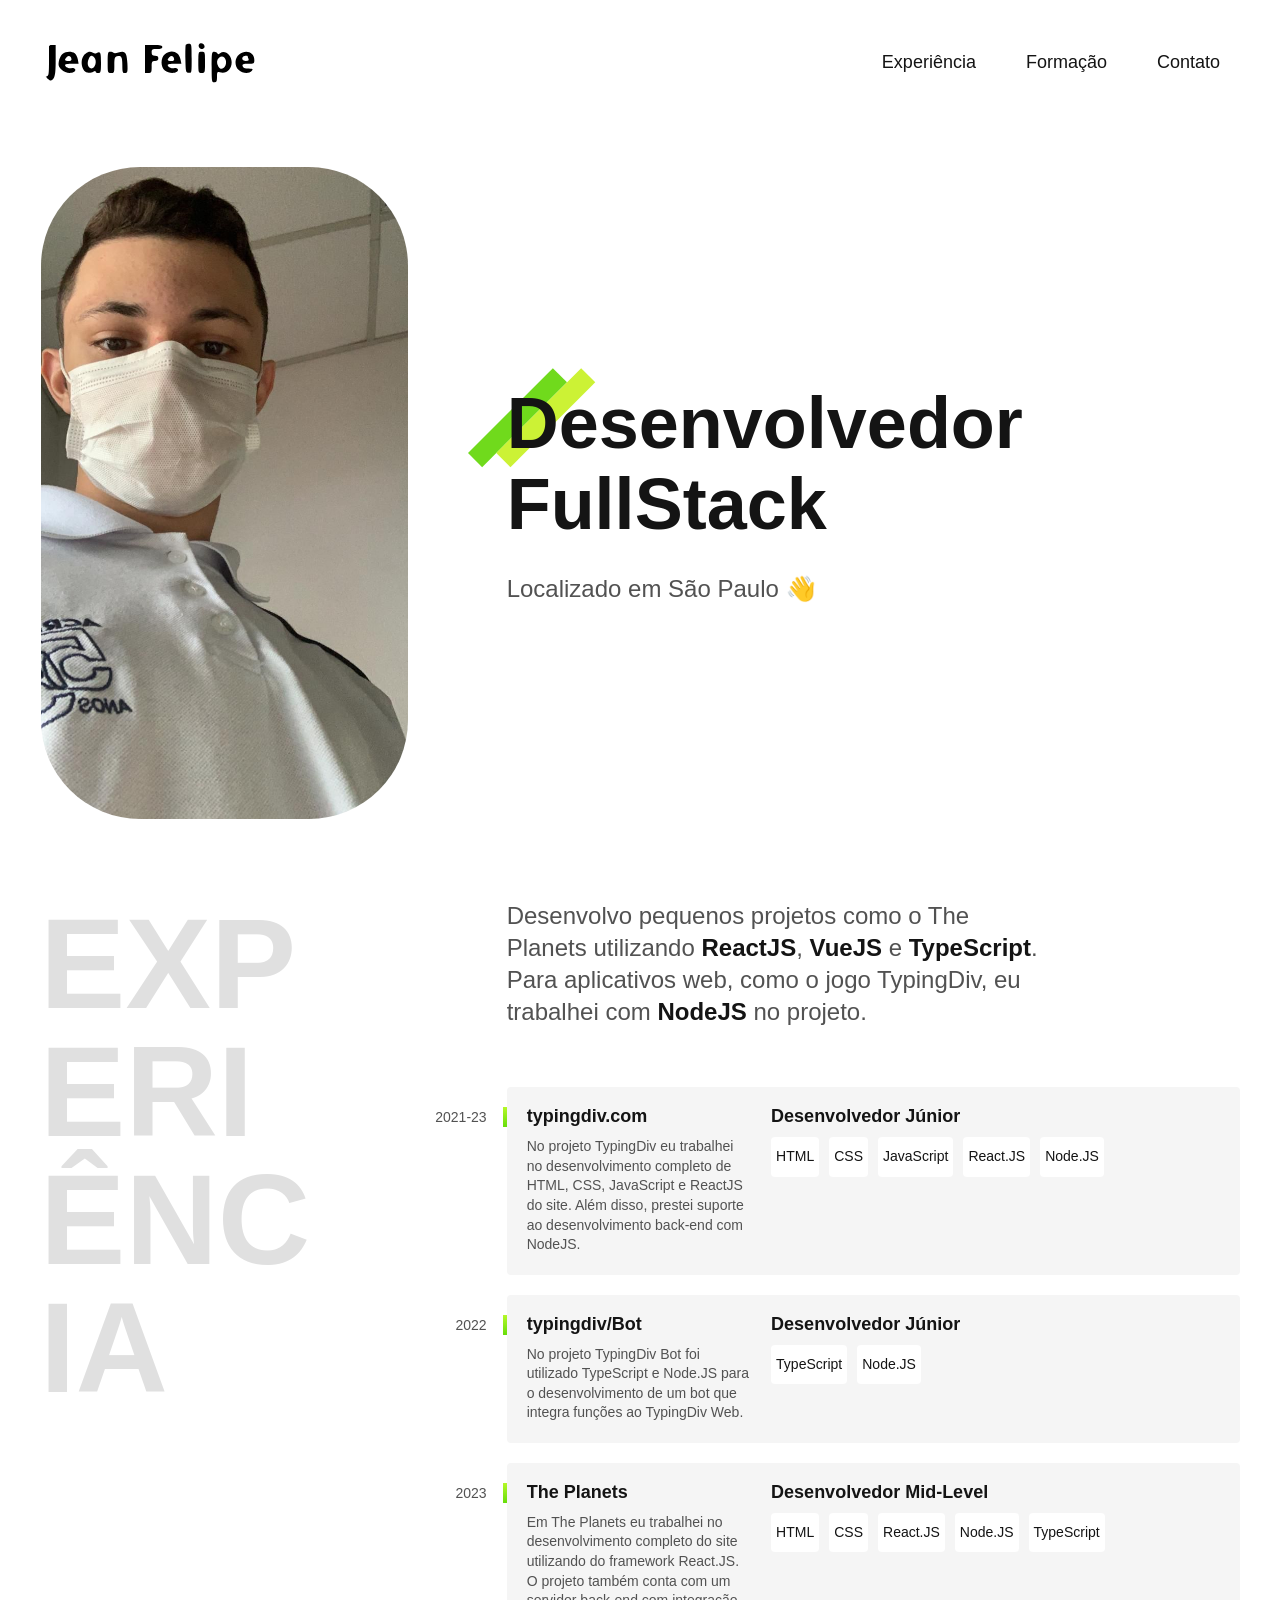
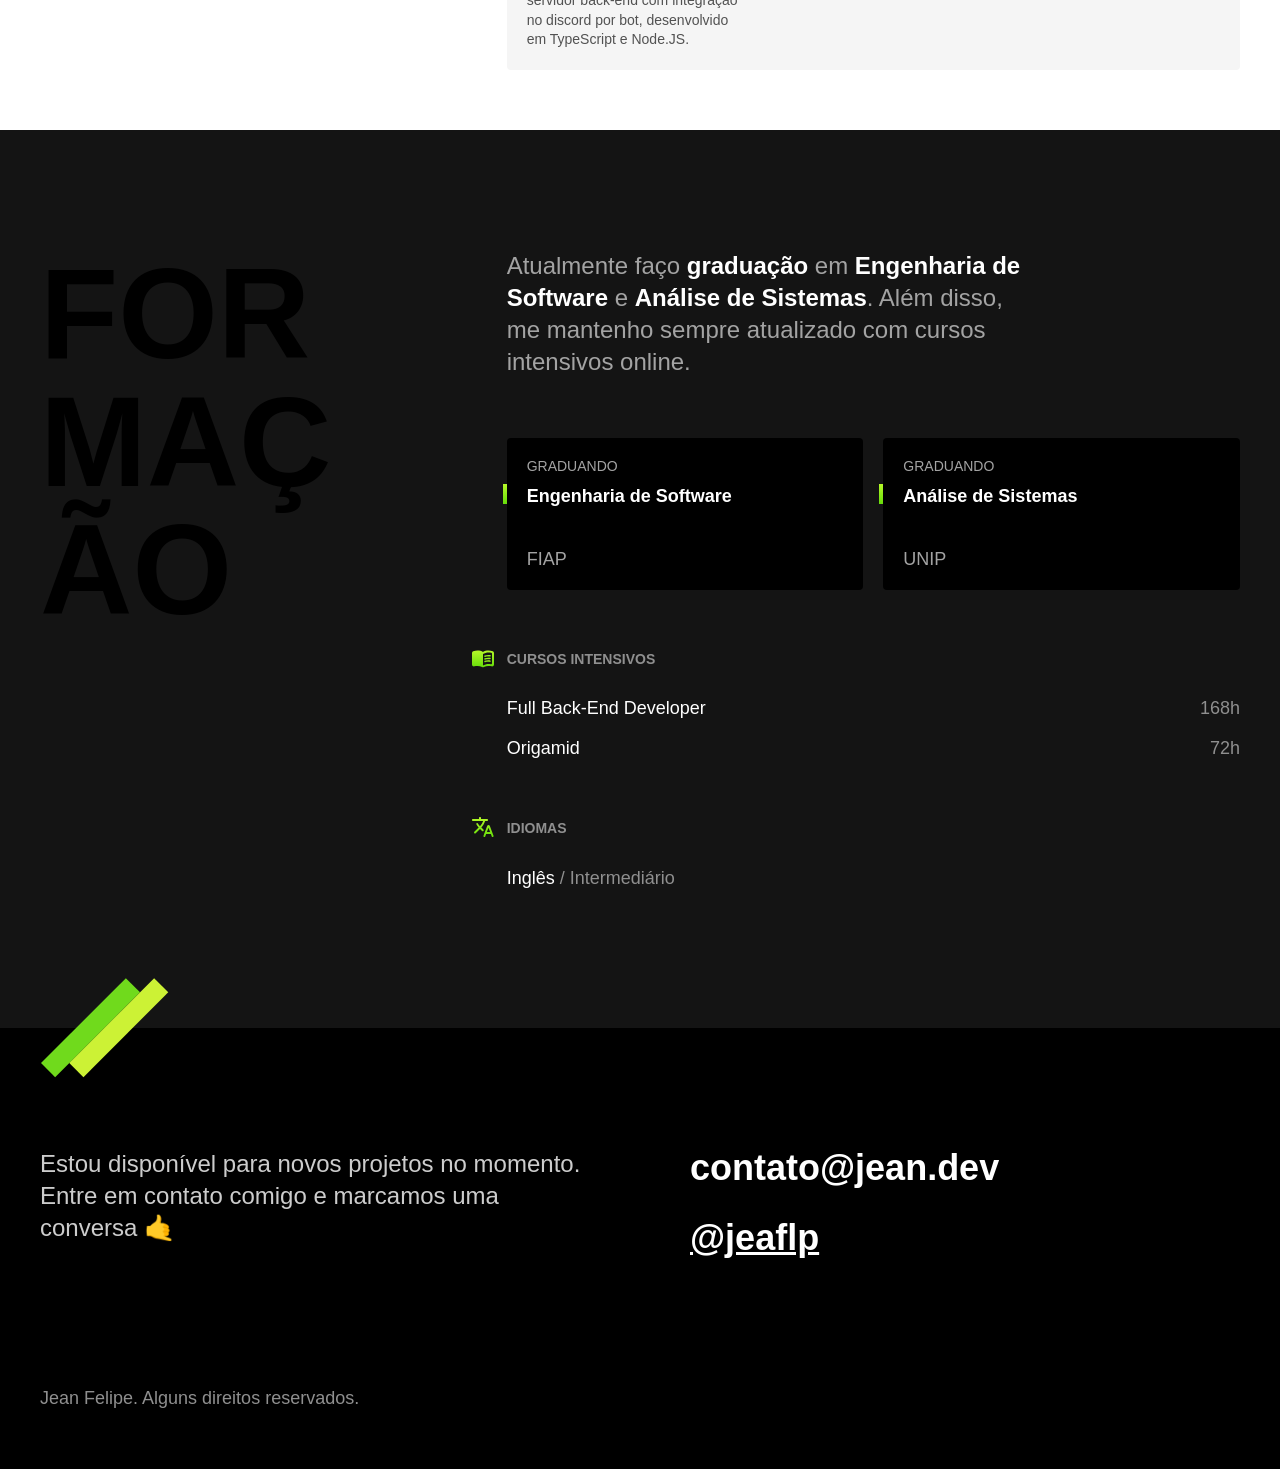
==== index.html @ c3547014 "first commit" ====
<!DOCTYPE html>
<html lang="pt-br">

<head>
    <meta charset="UTF-8">
    <meta name="viewport" content="width=device-width, initial-scale=1.0">
    <link rel="stylesheet" href="./css/style.css">
    <link rel="icon" href="./img/icone.png">
    <title>Jean Felipe</title>
</head>

<body>
    <header class="header">
        <img src="img/teste.svg" alt="Lobo">
        <nav>
            <ul class="header-menu">
                <li><a href="#experiencia">Experiência</a></li>
                <li><a href="#formacao">Formação</a></li>
                <li><a href="#contato">Contato</a></li>
            </ul>
        </nav>
    </header>
    <main class="introducao">
        <img class="imagem-perfil" src="img/foto.jpeg" alt="Jean Felipe">
        <div>
            <h1>Desenvolvedor FullStack</h1>
            <p>Localizado em São Paulo 👋</p>
        </div>
    </main>

    <section class="experiencia" id="experiencia" aria-label="Experiência">
        <h2 class="subtitulo">Experiência</h2>
        <div>
            <p class="experiencia-texto">Desenvolvo pequenos projetos como o The Planets utilizando <strong>ReactJS</strong>, <strong>VueJS</strong> e <strong>TypeScript</strong>. Para aplicativos web, como o jogo TypingDiv, eu trabalhei com <strong>NodeJS</strong> no projeto.</p>

            <div class="empresa">
                <span class="empresa-ano">2021-23</span>
                <h3 class="empresa-titulo">typingdiv.com</h3>
                <span class="empresa-titulo">Desenvolvedor Júnior</span>
                <p class="empresa-texto">No projeto TypingDiv eu trabalhei no desenvolvimento completo de HTML, CSS, JavaScript e ReactJS do site. Além disso, prestei suporte ao desenvolvimento back-end com NodeJS.</p>
                <ul class="empresa-habilidades">
                    <li>HTML</li>
                    <li>CSS</li>
                    <li>JavaScript</li>
                    <li>React.JS</li>
                    <li>Node.JS</li>
                </ul>
            </div>
            <div class="empresa">
                <span class="empresa-ano">2022</span>
                <h3 class="empresa-titulo">typingdiv/Bot</h3>
                <span class="empresa-titulo">Desenvolvedor Júnior</span>
                <p class="empresa-texto">No projeto TypingDiv Bot foi utilizado TypeScript e Node.JS para o desenvolvimento de um bot que integra funções ao TypingDiv Web.</p>
                <ul class="empresa-habilidades">
                    <li>TypeScript</li>
                    <li>Node.JS</li>
                </ul>
            </div>
            <div class="empresa">
                <span class="empresa-ano">2023</span>
                <h3 class="empresa-titulo">The Planets</h3>
                <span class="empresa-titulo">Desenvolvedor Mid-Level</span>
                <p class="empresa-texto">Em The Planets eu trabalhei no desenvolvimento completo do site utilizando do framework React.JS. O projeto também conta com um servidor back-end com integração no discord por bot, desenvolvido em TypeScript e Node.JS.</p>
                <ul class="empresa-habilidades">
                    <li>HTML</li>
                    <li>CSS</li>
                    <li>React.JS</li>
                    <li>Node.JS</li>
                    <li>TypeScript</li>
                </ul>
            </div>
        </div>
    </section>

    <section class="formacao" id="formacao" aria-label="Formação">
        <div class="formacao-container">
            <h2 class="subtitulo">Formação</h2>
            <div>
                <p class="formacao-texto">
                    Atualmente faço <strong>graduação</strong> em <strong>Engenharia de Software</strong> e <strong>Análise de Sistemas</strong>. Além disso, me mantenho sempre atualizado com cursos intensivos online.
                </p>
                <ul class="faculdade-lista">
                    <li class="faculdade">
                        <span class="faculdade-tipo">Graduando</span>
                        <h3 class="faculdade-curso">Engenharia de Software</h3>
                        <span class="faculdade-instituicao">FIAP</span>
                    </li>
                    <li class="faculdade">
                        <span class="faculdade-tipo">Graduando</span>
                        <h3 class="faculdade-curso">Análise de Sistemas</h3>
                        <span class="faculdade-instituicao">UNIP</span>
                    </li>
                </ul>
                <div class="formacao-extra">
                    <div class="cursos">
                        <h3>Cursos Intensivos</h3>
                        <ul>
                            <li>Full Back-End Developer <span>168h</span></li>
                            <li>Origamid <span>72h</span></li>
                        </ul>
                    </div>

                    <div class="idiomas">
                        <h3>Idiomas</h3>
                        <ul>
                            <li>Inglês <span>/ Intermediário</span></li>
                        </ul>
                    </div>
                </div>
            </div>
        </div>
    </section>

    <footer class="footer" id="contato">
        <div class="footer-container">
            <p class="footer-texto">Estou disponível para novos projetos no momento. Entre em contato comigo e marcamos uma conversa 🤙</p>
            <ul class="footer-contato">
                <li>contato@jean.dev</li>
                <li><a href="https://www.instagram.com/jeaflp">@jeaflp</a></li>
            </ul>
            <p class="footer-copy">Jean Felipe. Alguns direitos reservados.</p>
        </div>

    </footer>
</body>

</html>
---- css/style.css ----
@import "./global.css";
@import "./header.css";
@import "./introducao.css";
@import "./experiencia.css";
@import "./formacao.css";
@import "./footer.css";
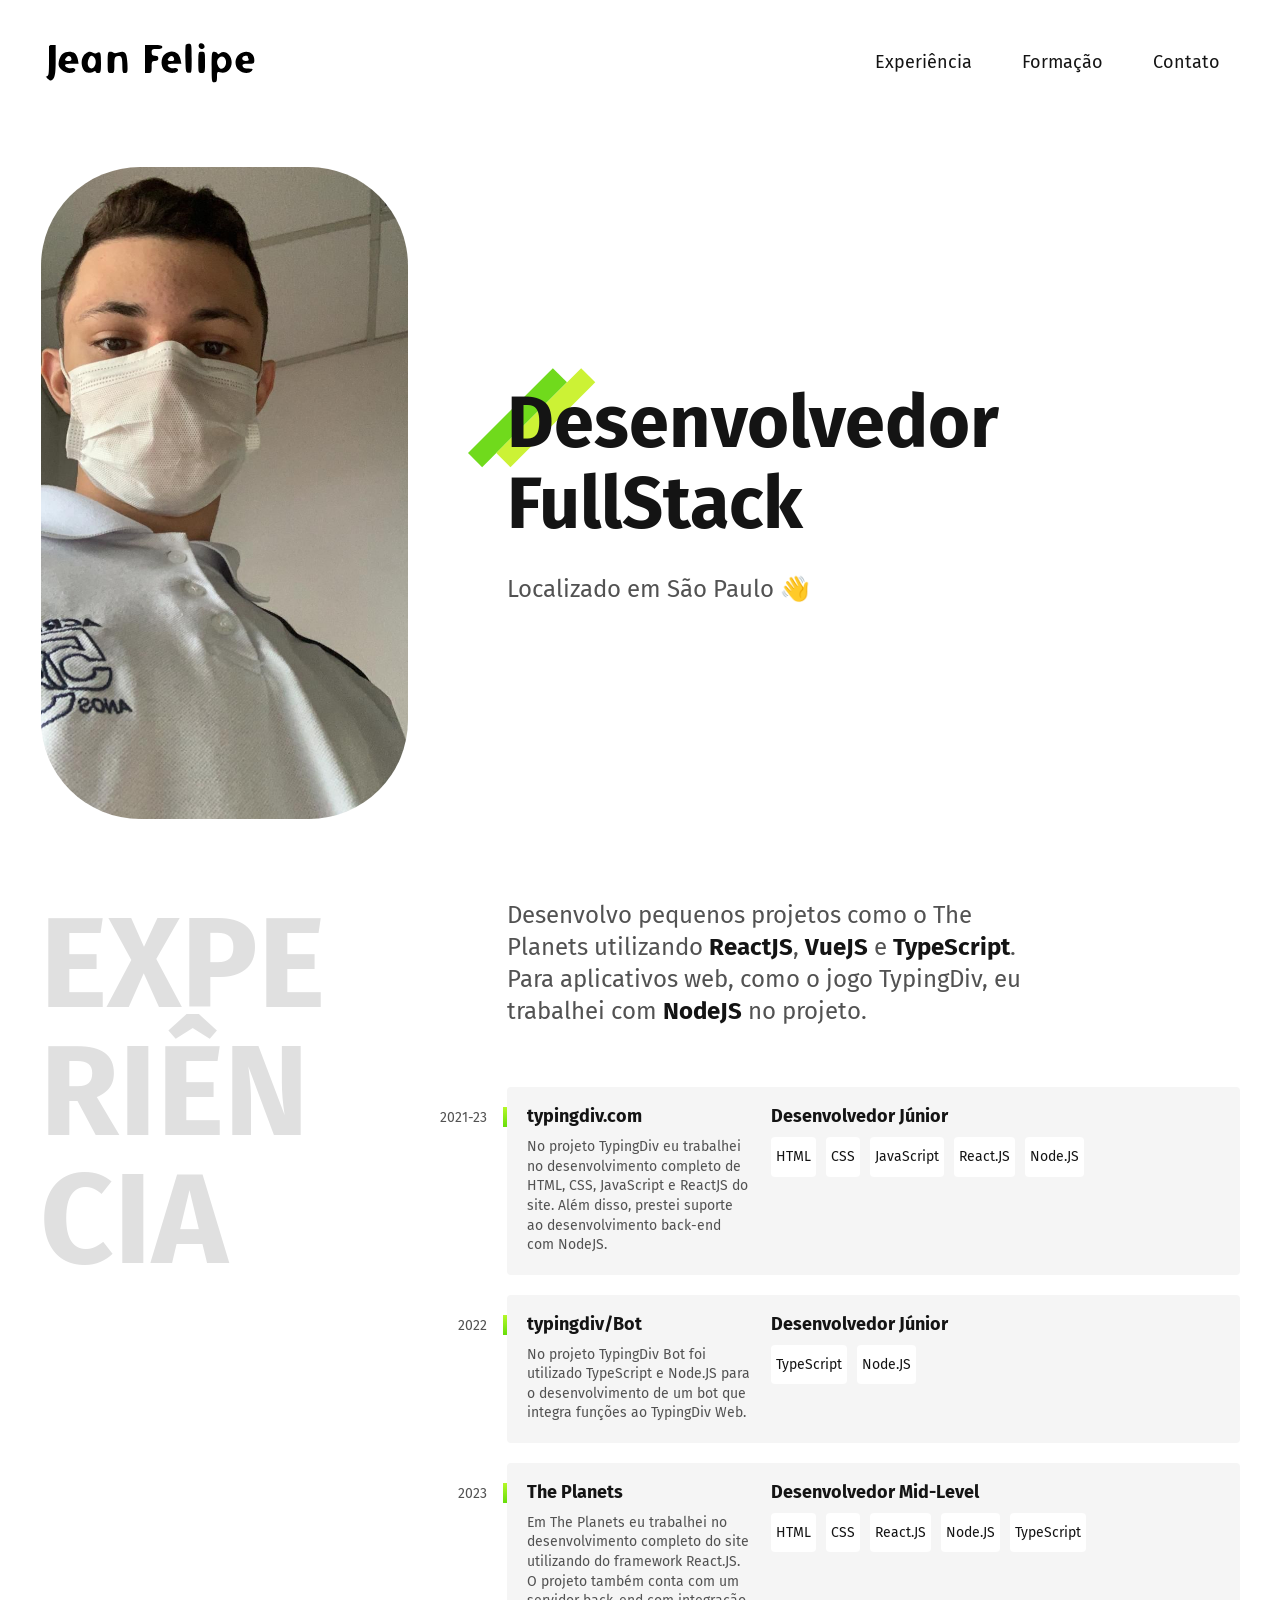
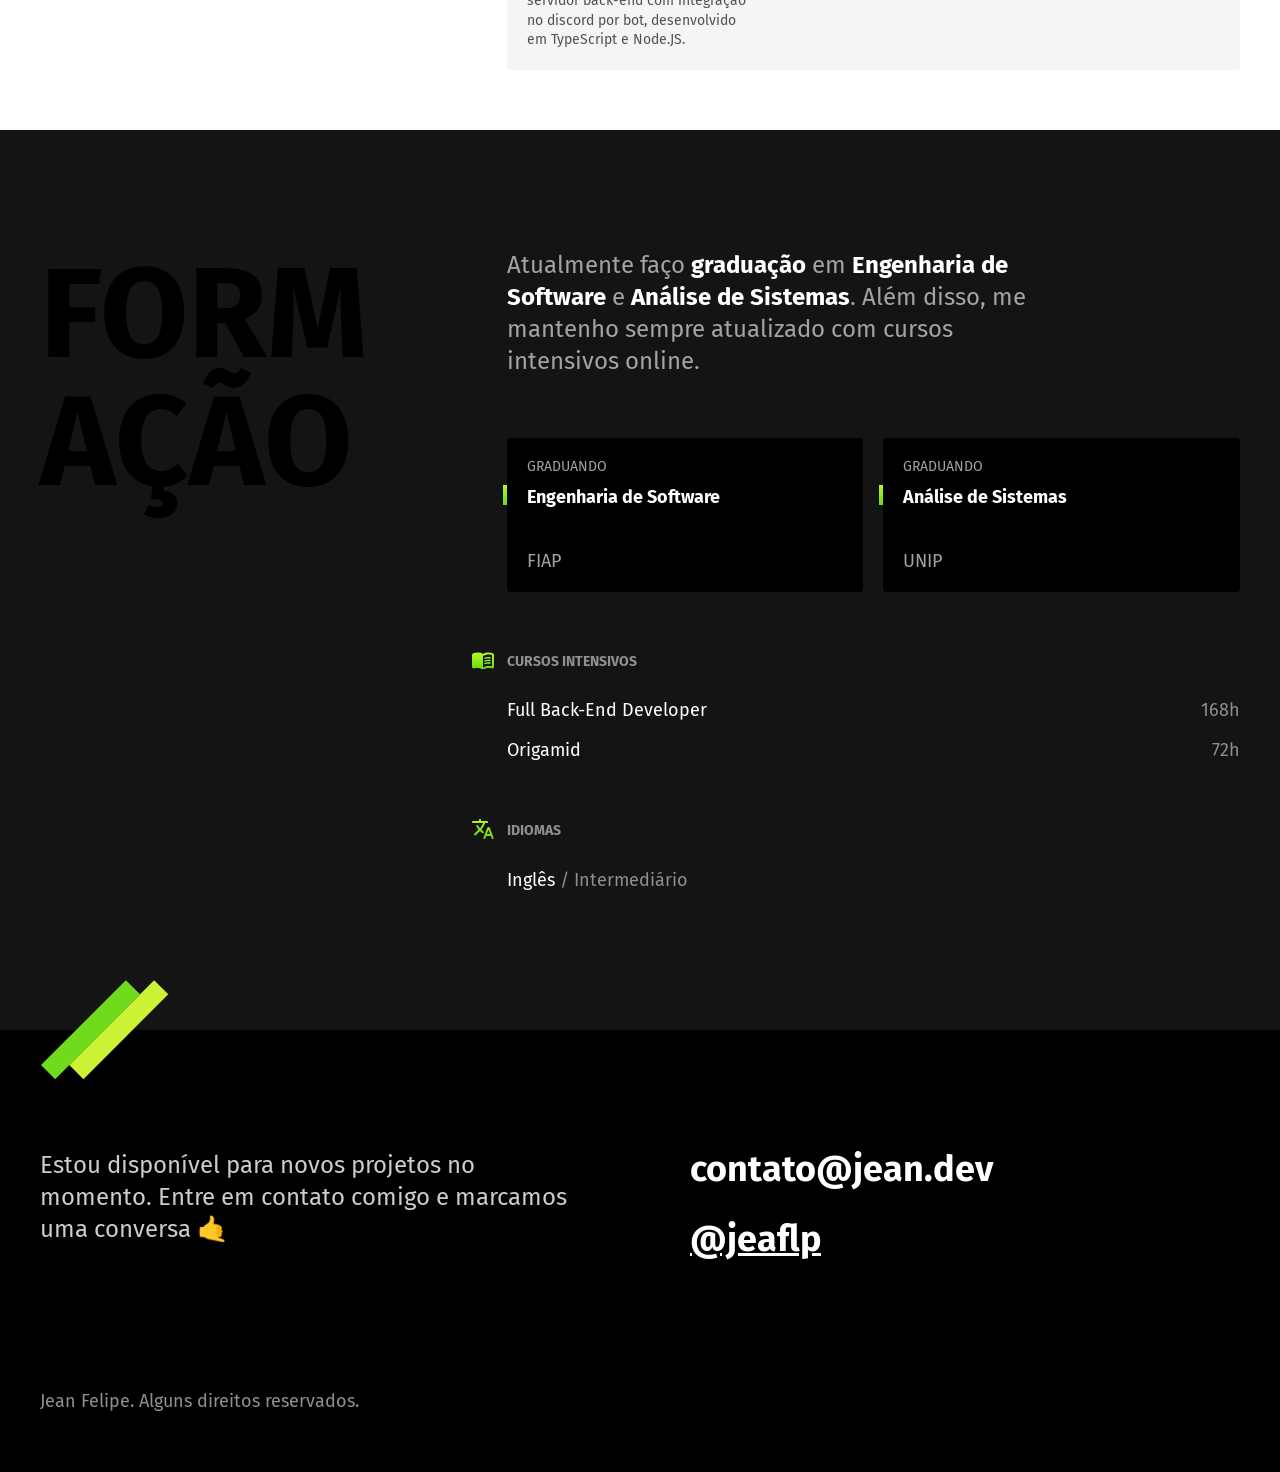
==== commit 07af2a3c: "fonts" ====
--- a/index.html
+++ b/index.html
@@ -6,6 +6,9 @@
     <meta name="viewport" content="width=device-width, initial-scale=1.0">
     <link rel="stylesheet" href="./css/style.css">
     <link rel="icon" href="./img/icone.png">
+    <link rel="preconnect" href="https://fonts.googleapis.com">
+    <link rel="preconnect" href="https://fonts.gstatic.com" crossorigin>
+    <link href="https://fonts.googleapis.com/css2?family=Fira+Sans:wght@400;700&display=swap" rel="stylesheet">
     <title>Jean Felipe</title>
 </head>
 
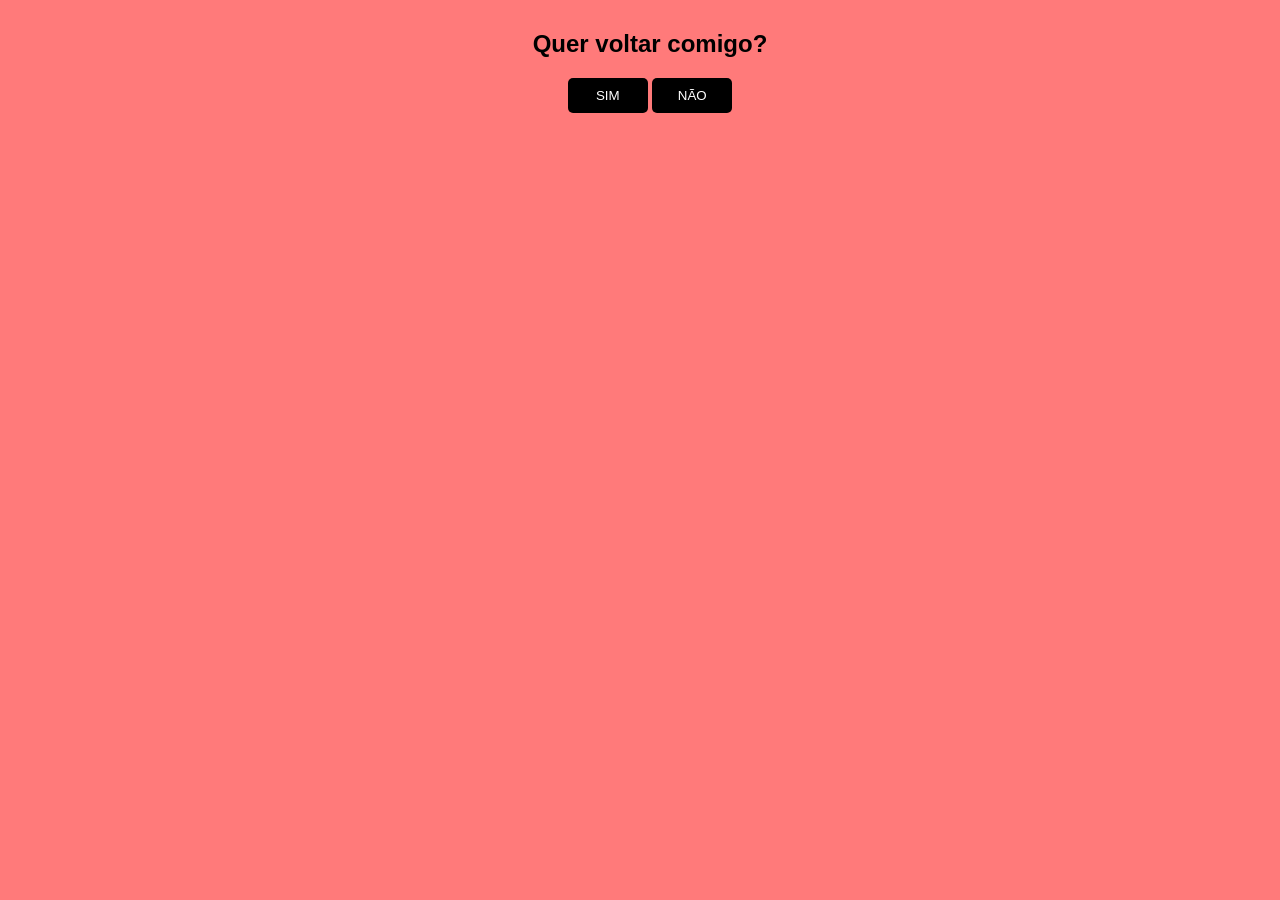
==== commit 915ce1c2: "m" ====
--- a/index.html
+++ b/index.html
@@ -1,130 +1,62 @@
 <!DOCTYPE html>
-<html lang="pt-br">
+<html lang="en">
 
 <head>
     <meta charset="UTF-8">
+    <meta http-equiv="X-UA-Compatible" content="IE=edge">
     <meta name="viewport" content="width=device-width, initial-scale=1.0">
-    <link rel="stylesheet" href="./css/style.css">
-    <link rel="icon" href="./img/icone.png">
-    <link rel="preconnect" href="https://fonts.googleapis.com">
-    <link rel="preconnect" href="https://fonts.gstatic.com" crossorigin>
-    <link href="https://fonts.googleapis.com/css2?family=Fira+Sans:wght@400;700&display=swap" rel="stylesheet">
-    <title>Jean Felipe</title>
+    <title>Volta vida</title>
 </head>
 
 <body>
-    <header class="header">
-        <img src="img/teste.svg" alt="Lobo">
-        <nav>
-            <ul class="header-menu">
-                <li><a href="#experiencia">Experiência</a></li>
-                <li><a href="#formacao">Formação</a></li>
-                <li><a href="#contato">Contato</a></li>
-            </ul>
-        </nav>
-    </header>
-    <main class="introducao">
-        <img class="imagem-perfil" src="img/foto.jpeg" alt="Jean Felipe">
-        <div>
-            <h1>Desenvolvedor FullStack</h1>
-            <p>Localizado em São Paulo 👋</p>
-        </div>
-    </main>
+    <div id="conteudo">
+        <h2>Quer voltar comigo?</h2>
+        <button class="btn" onclick="sim()">SIM</button>
+        <button class="btn" onclick="desvia(this)" onmouseover="desvia(this)">NÃO</button>
+    </div>
+</body>
+<style>
+    #conteudo {
+        background: #ff7a7a;
+        width: 100%;
+        height: 100%;
+        position: fixed;
+        top: 0;
+        left: 0;
+        padding: 10px;
+        text-align: center;
+        font-family: sans-serif;
+    }
 
-    <section class="experiencia" id="experiencia" aria-label="Experiência">
-        <h2 class="subtitulo">Experiência</h2>
-        <div>
-            <p class="experiencia-texto">Desenvolvo pequenos projetos como o The Planets utilizando <strong>ReactJS</strong>, <strong>VueJS</strong> e <strong>TypeScript</strong>. Para aplicativos web, como o jogo TypingDiv, eu trabalhei com <strong>NodeJS</strong> no projeto.</p>
+    .btn {
+        background: black;
+        color: white;
+        border: none;
+        padding: 10px;
+        width: 80px;
+        border-radius: 5px;
+    }
+</style>
 
-            <div class="empresa">
-                <span class="empresa-ano">2021-23</span>
-                <h3 class="empresa-titulo">typingdiv.com</h3>
-                <span class="empresa-titulo">Desenvolvedor Júnior</span>
-                <p class="empresa-texto">No projeto TypingDiv eu trabalhei no desenvolvimento completo de HTML, CSS, JavaScript e ReactJS do site. Além disso, prestei suporte ao desenvolvimento back-end com NodeJS.</p>
-                <ul class="empresa-habilidades">
-                    <li>HTML</li>
-                    <li>CSS</li>
-                    <li>JavaScript</li>
-                    <li>React.JS</li>
-                    <li>Node.JS</li>
-                </ul>
-            </div>
-            <div class="empresa">
-                <span class="empresa-ano">2022</span>
-                <h3 class="empresa-titulo">typingdiv/Bot</h3>
-                <span class="empresa-titulo">Desenvolvedor Júnior</span>
-                <p class="empresa-texto">No projeto TypingDiv Bot foi utilizado TypeScript e Node.JS para o desenvolvimento de um bot que integra funções ao TypingDiv Web.</p>
-                <ul class="empresa-habilidades">
-                    <li>TypeScript</li>
-                    <li>Node.JS</li>
-                </ul>
-            </div>
-            <div class="empresa">
-                <span class="empresa-ano">2023</span>
-                <h3 class="empresa-titulo">The Planets</h3>
-                <span class="empresa-titulo">Desenvolvedor Mid-Level</span>
-                <p class="empresa-texto">Em The Planets eu trabalhei no desenvolvimento completo do site utilizando do framework React.JS. O projeto também conta com um servidor back-end com integração no discord por bot, desenvolvido em TypeScript e Node.JS.</p>
-                <ul class="empresa-habilidades">
-                    <li>HTML</li>
-                    <li>CSS</li>
-                    <li>React.JS</li>
-                    <li>Node.JS</li>
-                    <li>TypeScript</li>
-                </ul>
-            </div>
-        </div>
-    </section>
+<script>
+    function sim() {
+        alert("Passageiro é o termino a volta é pra sempre kkkk volta vida, clica no ok aí");
+        // redireciona para um URL após clicar no SIM
+        location.href = "https://youtu.be/EhlhRIJygPM?t=37";
+    }
 
-    <section class="formacao" id="formacao" aria-label="Formação">
-        <div class="formacao-container">
-            <h2 class="subtitulo">Formação</h2>
-            <div>
-                <p class="formacao-texto">
-                    Atualmente faço <strong>graduação</strong> em <strong>Engenharia de Software</strong> e <strong>Análise de Sistemas</strong>. Além disso, me mantenho sempre atualizado com cursos intensivos online.
-                </p>
-                <ul class="faculdade-lista">
-                    <li class="faculdade">
-                        <span class="faculdade-tipo">Graduando</span>
-                        <h3 class="faculdade-curso">Engenharia de Software</h3>
-                        <span class="faculdade-instituicao">FIAP</span>
-                    </li>
-                    <li class="faculdade">
-                        <span class="faculdade-tipo">Graduando</span>
-                        <h3 class="faculdade-curso">Análise de Sistemas</h3>
-                        <span class="faculdade-instituicao">UNIP</span>
-                    </li>
-                </ul>
-                <div class="formacao-extra">
-                    <div class="cursos">
-                        <h3>Cursos Intensivos</h3>
-                        <ul>
-                            <li>Full Back-End Developer <span>168h</span></li>
-                            <li>Origamid <span>72h</span></li>
-                        </ul>
-                    </div>
+    function desvia(btn) {
+        // btn declarado na função
+        btn.style.position = 'absolute';
+        btn.style.bottom = geraPosicao(10, 90);
+        btn.style.left = geraPosicao(10, 90);
+        console.log('nao tem essa opçao kkkkkkkk');
+    }
 
-                    <div class="idiomas">
-                        <h3>Idiomas</h3>
-                        <ul>
-                            <li>Inglês <span>/ Intermediário</span></li>
-                        </ul>
-                    </div>
-                </div>
-            </div>
-        </div>
-    </section>
+    function geraPosicao(min, max) {
+        return (Math.random() * (max - min) + min) + "%";
+    }
 
-    <footer class="footer" id="contato">
-        <div class="footer-container">
-            <p class="footer-texto">Estou disponível para novos projetos no momento. Entre em contato comigo e marcamos uma conversa 🤙</p>
-            <ul class="footer-contato">
-                <li>contato@jean.dev</li>
-                <li><a href="https://www.instagram.com/jeaflp">@jeaflp</a></li>
-            </ul>
-            <p class="footer-copy">Jean Felipe. Alguns direitos reservados.</p>
-        </div>
-
-    </footer>
-</body>
+</script>
 
 </html>
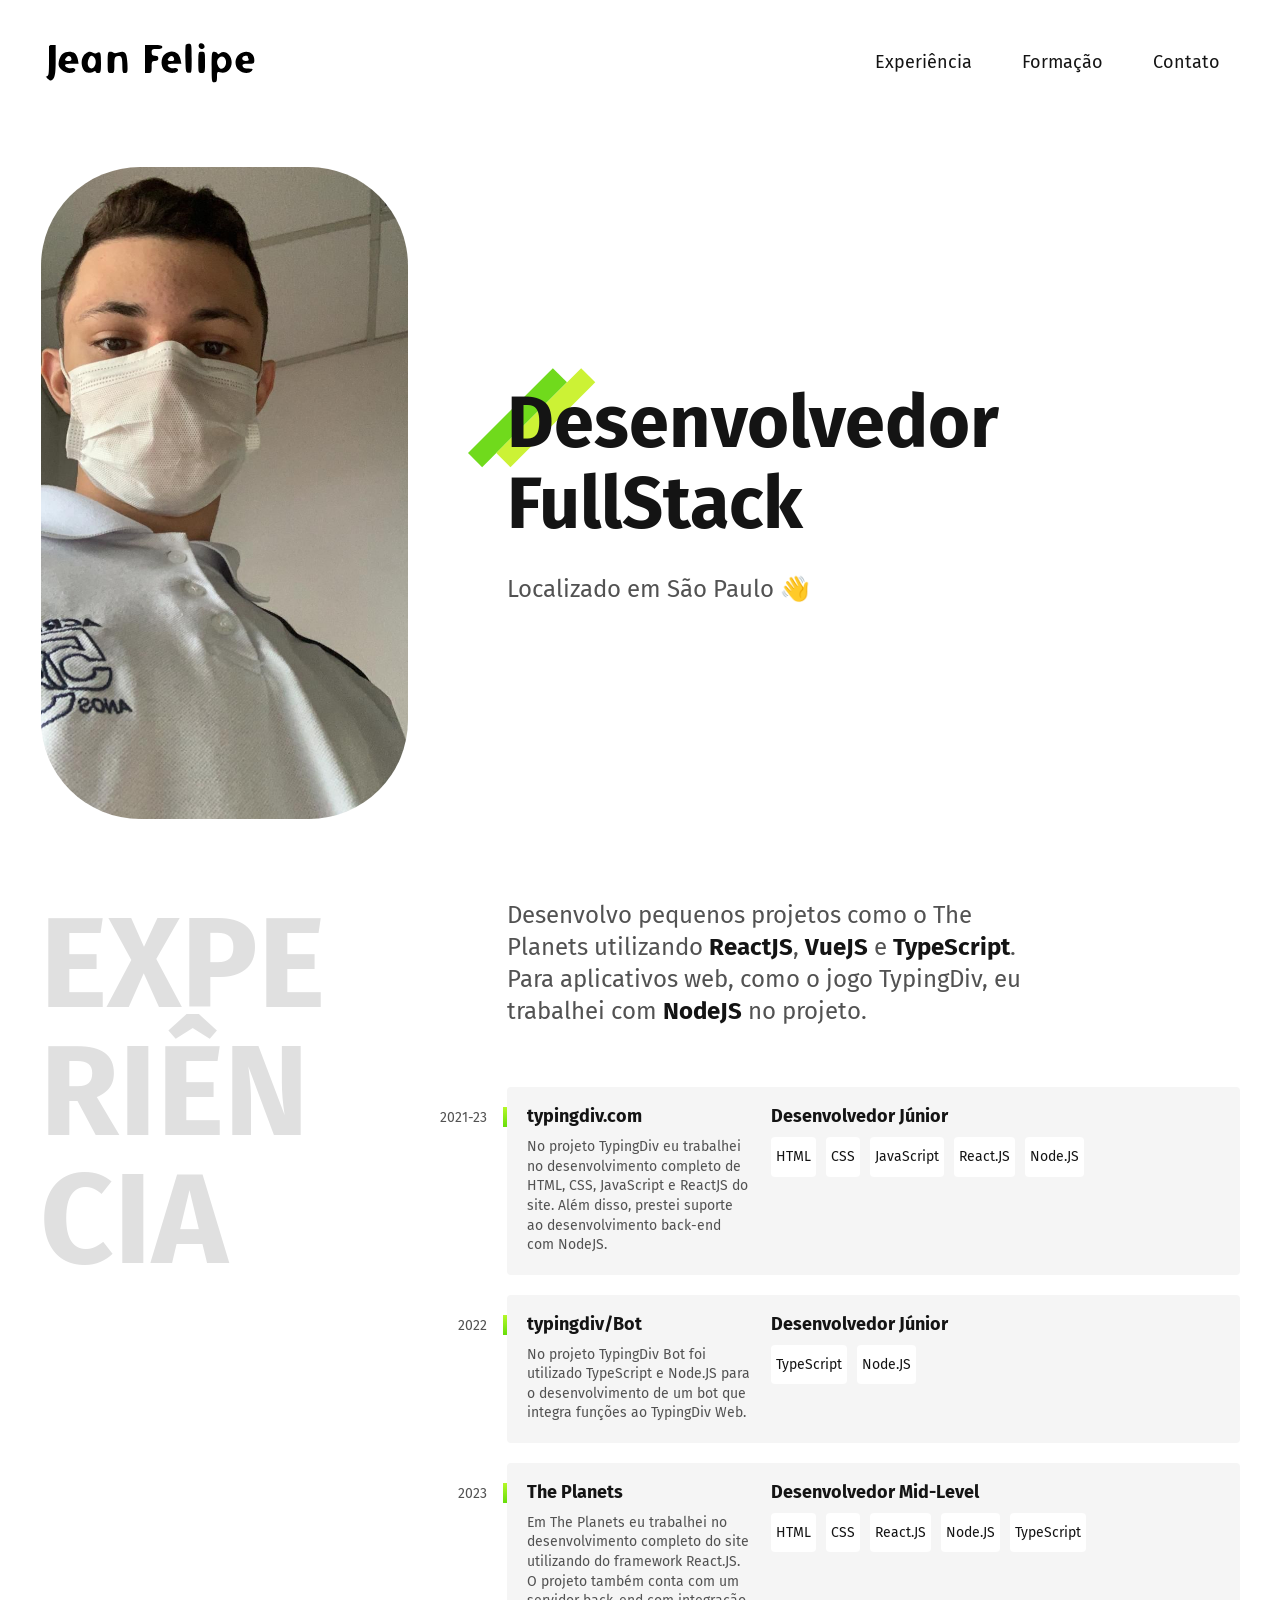
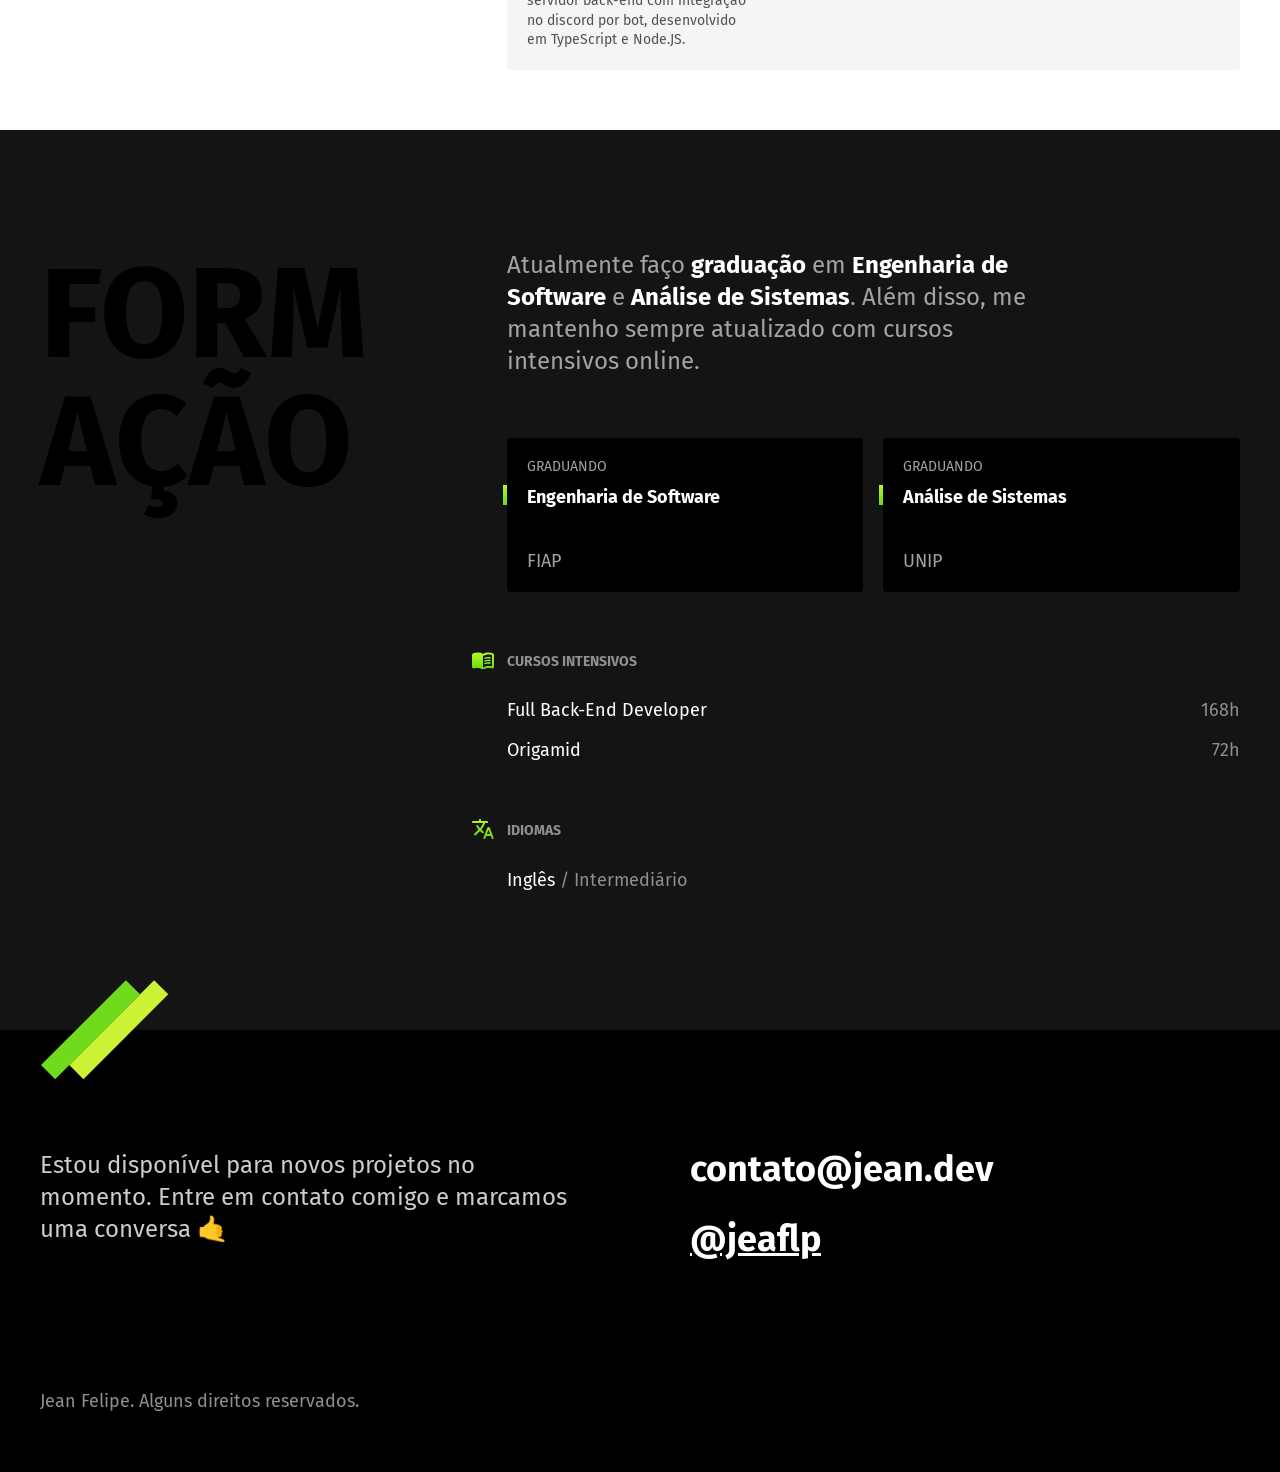
==== commit 7251c5f4: "bringing the port back" ====
--- a/index.html
+++ b/index.html
@@ -1,62 +1,130 @@
 <!DOCTYPE html>
-<html lang="en">
+<html lang="pt-br">
 
 <head>
     <meta charset="UTF-8">
-    <meta http-equiv="X-UA-Compatible" content="IE=edge">
     <meta name="viewport" content="width=device-width, initial-scale=1.0">
-    <title>Volta vida</title>
+    <link rel="stylesheet" href="./css/style.min.css">
+    <link rel="icon" href="./img/icone.png">
+    <link rel="preconnect" href="https://fonts.googleapis.com">
+    <link rel="preconnect" href="https://fonts.gstatic.com" crossorigin>
+    <link href="https://fonts.googleapis.com/css2?family=Fira+Sans:wght@400;700&display=swap" rel="stylesheet">
+    <title>Jean Felipe</title>
 </head>
 
 <body>
-    <div id="conteudo">
-        <h2>Quer voltar comigo?</h2>
-        <button class="btn" onclick="sim()">SIM</button>
-        <button class="btn" onclick="desvia(this)" onmouseover="desvia(this)">NÃO</button>
-    </div>
+    <header class="header">
+        <img src="img/teste.svg" alt="Lobo">
+        <nav>
+            <ul class="header-menu">
+                <li><a href="#experiencia">Experiência</a></li>
+                <li><a href="#formacao">Formação</a></li>
+                <li><a href="#contato">Contato</a></li>
+            </ul>
+        </nav>
+    </header>
+    <main class="introducao">
+        <img class="imagem-perfil" src="img/foto.jpeg" alt="Jean Felipe">
+        <div>
+            <h1>Desenvolvedor FullStack</h1>
+            <p>Localizado em São Paulo 👋</p>
+        </div>
+    </main>
+
+    <section class="experiencia" id="experiencia" aria-label="Experiência">
+        <h2 class="subtitulo">Experiência</h2>
+        <div>
+            <p class="experiencia-texto">Desenvolvo pequenos projetos como o The Planets utilizando <strong>ReactJS</strong>, <strong>VueJS</strong> e <strong>TypeScript</strong>. Para aplicativos web, como o jogo TypingDiv, eu trabalhei com <strong>NodeJS</strong> no projeto.</p>
+
+            <div class="empresa">
+                <span class="empresa-ano">2021-23</span>
+                <h3 class="empresa-titulo">typingdiv.com</h3>
+                <span class="empresa-titulo">Desenvolvedor Júnior</span>
+                <p class="empresa-texto">No projeto TypingDiv eu trabalhei no desenvolvimento completo de HTML, CSS, JavaScript e ReactJS do site. Além disso, prestei suporte ao desenvolvimento back-end com NodeJS.</p>
+                <ul class="empresa-habilidades">
+                    <li>HTML</li>
+                    <li>CSS</li>
+                    <li>JavaScript</li>
+                    <li>React.JS</li>
+                    <li>Node.JS</li>
+                </ul>
+            </div>
+            <div class="empresa">
+                <span class="empresa-ano">2022</span>
+                <h3 class="empresa-titulo">typingdiv/Bot</h3>
+                <span class="empresa-titulo">Desenvolvedor Júnior</span>
+                <p class="empresa-texto">No projeto TypingDiv Bot foi utilizado TypeScript e Node.JS para o desenvolvimento de um bot que integra funções ao TypingDiv Web.</p>
+                <ul class="empresa-habilidades">
+                    <li>TypeScript</li>
+                    <li>Node.JS</li>
+                </ul>
+            </div>
+            <div class="empresa">
+                <span class="empresa-ano">2023</span>
+                <h3 class="empresa-titulo">The Planets</h3>
+                <span class="empresa-titulo">Desenvolvedor Mid-Level</span>
+                <p class="empresa-texto">Em The Planets eu trabalhei no desenvolvimento completo do site utilizando do framework React.JS. O projeto também conta com um servidor back-end com integração no discord por bot, desenvolvido em TypeScript e Node.JS.</p>
+                <ul class="empresa-habilidades">
+                    <li>HTML</li>
+                    <li>CSS</li>
+                    <li>React.JS</li>
+                    <li>Node.JS</li>
+                    <li>TypeScript</li>
+                </ul>
+            </div>
+        </div>
+    </section>
+
+    <section class="formacao" id="formacao" aria-label="Formação">
+        <div class="formacao-container">
+            <h2 class="subtitulo">Formação</h2>
+            <div>
+                <p class="formacao-texto">
+                    Atualmente faço <strong>graduação</strong> em <strong>Engenharia de Software</strong> e <strong>Análise de Sistemas</strong>. Além disso, me mantenho sempre atualizado com cursos intensivos online.
+                </p>
+                <ul class="faculdade-lista">
+                    <li class="faculdade">
+                        <span class="faculdade-tipo">Graduando</span>
+                        <h3 class="faculdade-curso">Engenharia de Software</h3>
+                        <span class="faculdade-instituicao">FIAP</span>
+                    </li>
+                    <li class="faculdade">
+                        <span class="faculdade-tipo">Graduando</span>
+                        <h3 class="faculdade-curso">Análise de Sistemas</h3>
+                        <span class="faculdade-instituicao">UNIP</span>
+                    </li>
+                </ul>
+                <div class="formacao-extra">
+                    <div class="cursos">
+                        <h3>Cursos Intensivos</h3>
+                        <ul>
+                            <li>Full Back-End Developer <span>168h</span></li>
+                            <li>Origamid <span>72h</span></li>
+                        </ul>
+                    </div>
+
+                    <div class="idiomas">
+                        <h3>Idiomas</h3>
+                        <ul>
+                            <li>Inglês <span>/ Intermediário</span></li>
+                        </ul>
+                    </div>
+                </div>
+            </div>
+        </div>
+    </section>
+
+    <footer class="footer" id="contato">
+        <div class="footer-container">
+            <p class="footer-texto">Estou disponível para novos projetos no momento. Entre em contato comigo e marcamos uma conversa 🤙</p>
+            <ul class="footer-contato">
+                <li>contato@jean.dev</li>
+                <li><a href="https://www.instagram.com/jeaflp">@jeaflp</a></li>
+            </ul>
+            <p class="footer-copy">Jean Felipe. Alguns direitos reservados.</p>
+        </div>
+
+    </footer>
 </body>
-<style>
-    #conteudo {
-        background: #ff7a7a;
-        width: 100%;
-        height: 100%;
-        position: fixed;
-        top: 0;
-        left: 0;
-        padding: 10px;
-        text-align: center;
-        font-family: sans-serif;
-    }
-
-    .btn {
-        background: black;
-        color: white;
-        border: none;
-        padding: 10px;
-        width: 80px;
-        border-radius: 5px;
-    }
-</style>
-
-<script>
-    function sim() {
-        alert("Passageiro é o termino a volta é pra sempre kkkk volta vida, clica no ok aí");
-        // redireciona para um URL após clicar no SIM
-        location.href = "https://youtu.be/EhlhRIJygPM?t=37";
-    }
-
-    function desvia(btn) {
-        // btn declarado na função
-        btn.style.position = 'absolute';
-        btn.style.bottom = geraPosicao(10, 90);
-        btn.style.left = geraPosicao(10, 90);
-        console.log('nao tem essa opçao kkkkkkkk');
-    }
-
-    function geraPosicao(min, max) {
-        return (Math.random() * (max - min) + min) + "%";
-    }
-
-</script>
 
 </html>
--- a/css/style.min.css
+++ b/css/style.min.css
@@ -0,0 +1 @@
+body{margin:0;font-family:"Fira Sans",Arial,sans-serif;color:#141414}h1,h2,h3,p{margin:0}ul{margin:0;padding:0;list-style:none}img{max-width:100%;display:block;border:1px solid transparent;border-radius:100px}.subtitulo{font-size:8rem;line-height:1;text-transform:uppercase;word-break:break-all;max-width:4ch}@media (max-width:800px){.subtitulo{font-size:3rem;text-transform:capitalize;max-width:initial!important}}.header{max-width:1200px;padding:40px 20px;margin:0 auto;display:flex;justify-content:space-between;align-items:center}.header-menu{display:flex;flex-wrap:wrap;gap:10px;justify-content:center}.header-menu a{font-size:1.125rem;line-height:1.3;padding:10px 20px;text-decoration:none;color:#141414;display:block}@media (max-width:800px){.header{flex-direction:column;gap:50px;padding:20px}.header a{background:#f5f5f5;border-radius:4px}}.introducao{max-width:1200px;padding:40px 20px;margin:0 auto;display:grid;grid-template-columns:1fr 2fr;gap:100px;align-items:center}.introducao h1{font-size:4.5rem;line-height:1.125;margin-bottom:30px;position:relative}.introducao h1::before{content:"";display:block;width:130px;height:100px;background:url("../img/detalhe.svg") no-repeat center;position:absolute;top:-15px;left:-40px;z-index:-1}.introducao p{font-size:1.5rem;color:#525252}@media (max-width:1000px){.introducao h1{font-size:3rem}}@media (max-width:650px){.introducao{grid-template-columns:1fr 1fr;gap:40px}.introducao h1{font-size:2rem}.introducao h1::before{width:30px;height:10px;left:0}}@media (max-width:400px){.introducao{grid-template-columns:1fr}.introducao img{display:none}}.experiencia{max-width:1200px;padding:40px 20px;margin:0 auto;display:grid;grid-template-columns:1fr 2fr;gap:100px}.experiencia .subtitulo{color:#e0e0e0}.experiencia-texto{font-size:1.5rem;line-height:1.33;max-width:40ch;margin-bottom:60px;color:#525252}.experiencia-texto strong{color:#141414}.empresa{display:grid;grid-template-columns:1fr 2fr;gap:10px 20px;padding:20px;background:#f5f5f5;margin-bottom:20px;border-radius:4px;position:relative}.empresa::before{content:"";display:block;width:4px;height:20px;background:linear-gradient(#b6f829,#67dd0a);position:absolute;top:20px;left:-4px}.empresa-ano{position:absolute;top:22px;left:-100px;text-align:right;width:80px;color:#525252;font-size:.875rem}.empresa-titulo{font-size:1.125rem;line-height:1.1;font-weight:700}.empresa-texto{font-size:.875rem;line-height:1.4;color:#525252}.empresa-habilidades{display:flex;flex-wrap:wrap;gap:10px;align-content:start}.empresa-habilidades li{font-size:.875rem;line-height:1.4;border-radius:4px;background:#fff;padding:10px 5px}@media (max-width:800px){.experiencia{grid-template-columns:1fr;gap:40px}.experiencia .subtitulo{color:#141414}.experiencia-texto{font-size:1.25rem}.empresa-ano{position:initial;order:1;width:initial;text-align:left;font-weight:700}.empresa-ano::before{content:"Ano: ";font-weight:initial}}@media (max-width:400px){.empresa{grid-template-columns:1fr}}.formacao{background:#141414;color:#fff}.formacao-container{max-width:1200px;padding:120px 20px;margin:0 auto;display:grid;grid-template-columns:1fr 2fr;gap:100px;position:relative}.formacao-container::after{content:"";display:block;width:130px;height:100px;background:url("../img/detalhe.svg") no-repeat center;position:absolute;bottom:-50px;left:20px}.formacao .subtitulo{color:#000;max-width:5ch}.formacao-texto{font-size:1.5rem;line-height:1.33;max-width:40ch;margin-bottom:60px;color:#a3a3a3}.formacao-texto strong{color:#fff}.faculdade-lista{display:flex;flex-wrap:wrap;gap:20px;margin-bottom:60px}.faculdade{flex:1;background:#000;padding:20px;border-radius:4px;display:flex;flex-direction:column}.faculdade-tipo{font-size:.875rem;text-transform:uppercase;color:#a3a3a3;margin-bottom:10px}.faculdade-curso{flex:1;font-size:1.125rem;line-height:1.4;margin-bottom:40px;position:relative}.faculdade-curso::before{content:"";display:block;width:4px;height:20px;background:linear-gradient(#b6f829,#67dd0a);position:absolute;left:-24px}.faculdade-instituicao{font-size:1.125rem;color:#a3a3a3}.cursos{margin-bottom:60px}.formacao-extra h3{font-size:.875rem;line-height:1.4;color:#8f8f8f;text-transform:uppercase;margin-bottom:30px;position:relative}.formacao-extra h3::before{display:block;content:"";width:24px;height:24px;background:url("../img/cursos.svg") no-repeat center center;position:absolute;left:-36px;top:-4px}.cursos h3::before{background:url("../img/cursos.svg") no-repeat center center}.idiomas h3::before{background:url("../img/idiomas.svg") no-repeat center center}.formacao-extra li{font-size:1.125rem;line-height:1.1;margin-bottom:20px}.formacao-extra span{color:#8f8f8f}.cursos li{display:flex;justify-content:space-between}@media (max-width:800px){.formacao-container{grid-template-columns:1fr;padding:60px 20px;gap:40px}.formacao .subtitulo{color:#fff}.formacao-texto{font-size:1.125rem}.formacao-extra h3::before{position:initial;margin-bottom:10px}}.footer{background:#000}.footer-container{max-width:1200px;padding:120px 20px 60px 20px;margin:0 auto;display:grid;grid-template-columns:1fr 1fr;gap:100px}.footer-texto{font-size:1.5rem;line-height:1.33;color:#ccc}.footer-contato li{font-weight:700;font-size:2.25rem;line-height:1.1;color:#fff;margin-bottom:30px}.footer-contato a{color:#fff}.footer-copy{grid-column:1/-1;font-size:1.125rem;color:#8f8f8f}@media (max-width:800px){.footer-container{grid-template-columns:1fr;gap:40px}.footer-contato li{font-size:1.5rem}}
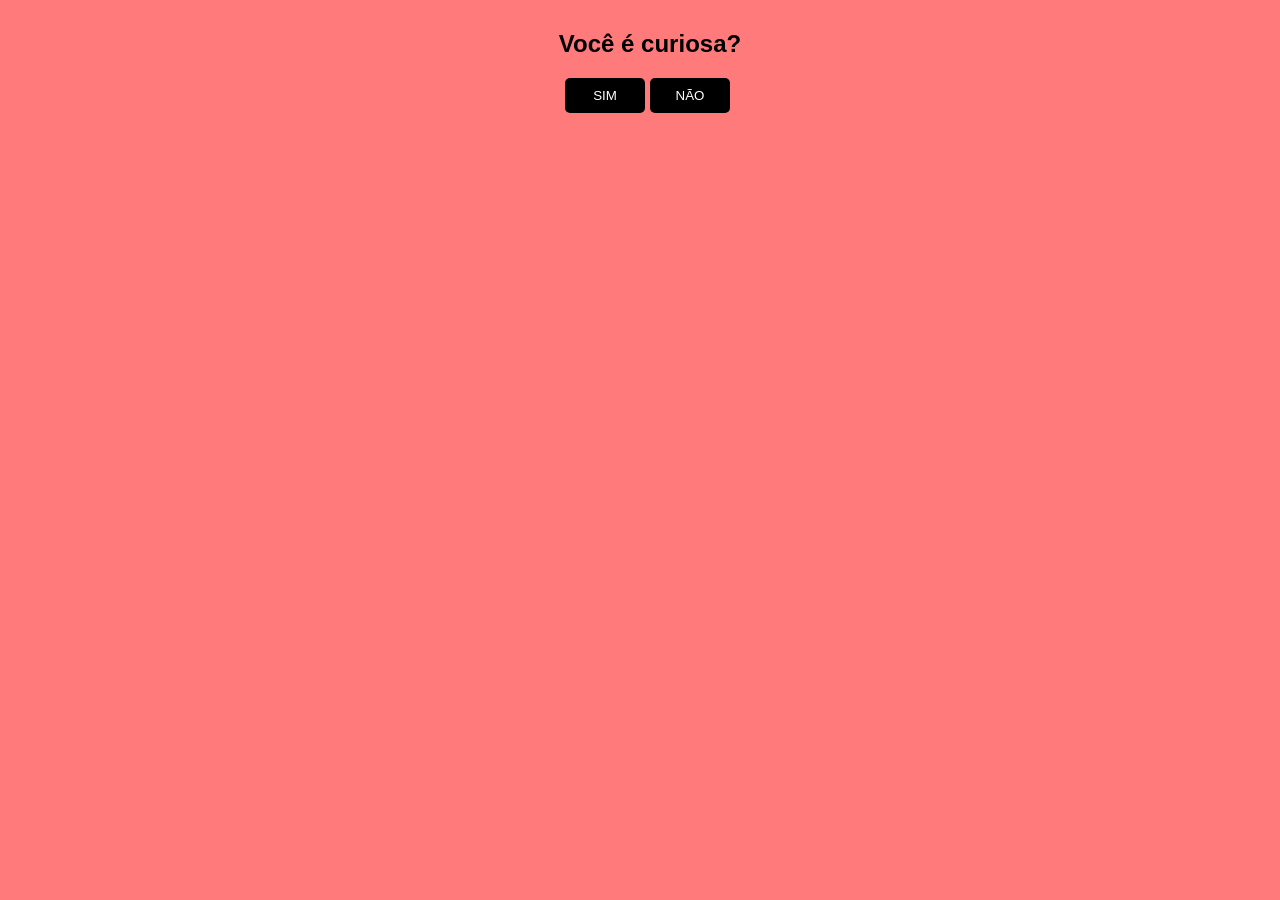
==== commit a89706a6: "Update index.html" ====
--- a/index.html
+++ b/index.html
@@ -1,130 +1,67 @@
 <!DOCTYPE html>
-<html lang="pt-br">
+<html lang="en">
 
 <head>
     <meta charset="UTF-8">
+    <meta http-equiv="X-UA-Compatible" content="IE=edge">
     <meta name="viewport" content="width=device-width, initial-scale=1.0">
-    <link rel="stylesheet" href="./css/style.min.css">
-    <link rel="icon" href="./img/icone.png">
-    <link rel="preconnect" href="https://fonts.googleapis.com">
-    <link rel="preconnect" href="https://fonts.gstatic.com" crossorigin>
-    <link href="https://fonts.googleapis.com/css2?family=Fira+Sans:wght@400;700&display=swap" rel="stylesheet">
-    <title>Jean Felipe</title>
+    <title>Juliana Bila</title>
 </head>
 
 <body>
-    <header class="header">
-        <img src="img/teste.svg" alt="Lobo">
-        <nav>
-            <ul class="header-menu">
-                <li><a href="#experiencia">Experiência</a></li>
-                <li><a href="#formacao">Formação</a></li>
-                <li><a href="#contato">Contato</a></li>
-            </ul>
-        </nav>
-    </header>
-    <main class="introducao">
-        <img class="imagem-perfil" src="img/foto.jpeg" alt="Jean Felipe">
-        <div>
-            <h1>Desenvolvedor FullStack</h1>
-            <p>Localizado em São Paulo 👋</p>
+    <div id="conteudo">
+        <h2>Você é curiosa?</h2>
+        <div style="margin: auto;width: 170px;">
+            <button style="position: fixed;display: block;" class="btn" onclick="sim()">SIM</button>
+            <button class="btn" onclick="desvia(this)" onmouseover="desvia(this)" style="position: absolute;">NÃO</button>
         </div>
-    </main>
+    </div>
+</body>
+<style>
+    #conteudo {
+        background: #ff7a7a;
+        width: 100%;
+        height: 100%;
+        position: fixed;
+        top: 0;
+        left: 0;
+        padding: 10px;
+        text-align: center;
+        font-family: sans-serif;
+    }
 
-    <section class="experiencia" id="experiencia" aria-label="Experiência">
-        <h2 class="subtitulo">Experiência</h2>
-        <div>
-            <p class="experiencia-texto">Desenvolvo pequenos projetos como o The Planets utilizando <strong>ReactJS</strong>, <strong>VueJS</strong> e <strong>TypeScript</strong>. Para aplicativos web, como o jogo TypingDiv, eu trabalhei com <strong>NodeJS</strong> no projeto.</p>
+    .btn {
+        background: black;
+        color: white;
+        border: none;
+        padding: 10px;
+        width: 80px;
+        border-radius: 5px;
+    }
+</style>
 
-            <div class="empresa">
-                <span class="empresa-ano">2021-23</span>
-                <h3 class="empresa-titulo">typingdiv.com</h3>
-                <span class="empresa-titulo">Desenvolvedor Júnior</span>
-                <p class="empresa-texto">No projeto TypingDiv eu trabalhei no desenvolvimento completo de HTML, CSS, JavaScript e ReactJS do site. Além disso, prestei suporte ao desenvolvimento back-end com NodeJS.</p>
-                <ul class="empresa-habilidades">
-                    <li>HTML</li>
-                    <li>CSS</li>
-                    <li>JavaScript</li>
-                    <li>React.JS</li>
-                    <li>Node.JS</li>
-                </ul>
-            </div>
-            <div class="empresa">
-                <span class="empresa-ano">2022</span>
-                <h3 class="empresa-titulo">typingdiv/Bot</h3>
-                <span class="empresa-titulo">Desenvolvedor Júnior</span>
-                <p class="empresa-texto">No projeto TypingDiv Bot foi utilizado TypeScript e Node.JS para o desenvolvimento de um bot que integra funções ao TypingDiv Web.</p>
-                <ul class="empresa-habilidades">
-                    <li>TypeScript</li>
-                    <li>Node.JS</li>
-                </ul>
-            </div>
-            <div class="empresa">
-                <span class="empresa-ano">2023</span>
-                <h3 class="empresa-titulo">The Planets</h3>
-                <span class="empresa-titulo">Desenvolvedor Mid-Level</span>
-                <p class="empresa-texto">Em The Planets eu trabalhei no desenvolvimento completo do site utilizando do framework React.JS. O projeto também conta com um servidor back-end com integração no discord por bot, desenvolvido em TypeScript e Node.JS.</p>
-                <ul class="empresa-habilidades">
-                    <li>HTML</li>
-                    <li>CSS</li>
-                    <li>React.JS</li>
-                    <li>Node.JS</li>
-                    <li>TypeScript</li>
-                </ul>
-            </div>
-        </div>
-    </section>
+<script>
+    function sim() {
+        alert("Você aceitou namorar comigo! :)");
+        // redireciona para um URL após clicar no SIM
+        location.href = "https://www.youtube.com/@GeorgeOCuriosoEmPortugues";
+    }
 
-    <section class="formacao" id="formacao" aria-label="Formação">
-        <div class="formacao-container">
-            <h2 class="subtitulo">Formação</h2>
-            <div>
-                <p class="formacao-texto">
-                    Atualmente faço <strong>graduação</strong> em <strong>Engenharia de Software</strong> e <strong>Análise de Sistemas</strong>. Além disso, me mantenho sempre atualizado com cursos intensivos online.
-                </p>
-                <ul class="faculdade-lista">
-                    <li class="faculdade">
-                        <span class="faculdade-tipo">Graduando</span>
-                        <h3 class="faculdade-curso">Engenharia de Software</h3>
-                        <span class="faculdade-instituicao">FIAP</span>
-                    </li>
-                    <li class="faculdade">
-                        <span class="faculdade-tipo">Graduando</span>
-                        <h3 class="faculdade-curso">Análise de Sistemas</h3>
-                        <span class="faculdade-instituicao">UNIP</span>
-                    </li>
-                </ul>
-                <div class="formacao-extra">
-                    <div class="cursos">
-                        <h3>Cursos Intensivos</h3>
-                        <ul>
-                            <li>Full Back-End Developer <span>168h</span></li>
-                            <li>Origamid <span>72h</span></li>
-                        </ul>
-                    </div>
+    function desvia(btn) {
+        // btn declarado na função
+        btn.style.position = 'absolute';
+        btn.style.bottom = geraPosicao(10, 90);
+        btn.style.left = geraPosicao(10, 90);
+        console.log('opa, desviei...');
+    }
 
-                    <div class="idiomas">
-                        <h3>Idiomas</h3>
-                        <ul>
-                            <li>Inglês <span>/ Intermediário</span></li>
-                        </ul>
-                    </div>
-                </div>
-            </div>
-        </div>
-    </section>
+    function geraPosicao(min, max) {
+        return (Math.random() * (max - min) + min) + "%";
+    }
 
-    <footer class="footer" id="contato">
-        <div class="footer-container">
-            <p class="footer-texto">Estou disponível para novos projetos no momento. Entre em contato comigo e marcamos uma conversa 🤙</p>
-            <ul class="footer-contato">
-                <li>contato@jean.dev</li>
-                <li><a href="https://www.instagram.com/jeaflp">@jeaflp</a></li>
-            </ul>
-            <p class="footer-copy">Jean Felipe. Alguns direitos reservados.</p>
-        </div>
+    /* Apague se quiser, isso apenas escreve MTHS1901 e o link para o tutorial no console */
+    const o = "MTHS1901", e = 90, l = "bold"; console.log(`%c${o}`, "font-size: 90px; font-weight: bold; background: linear-gradient(90deg, red, yellow);"), console.log("Tutorial: https://www.youtube.com/watch?v=zxxB9SFh9p4");
 
-    </footer>
-</body>
+</script>
 
-</html>+</html>
